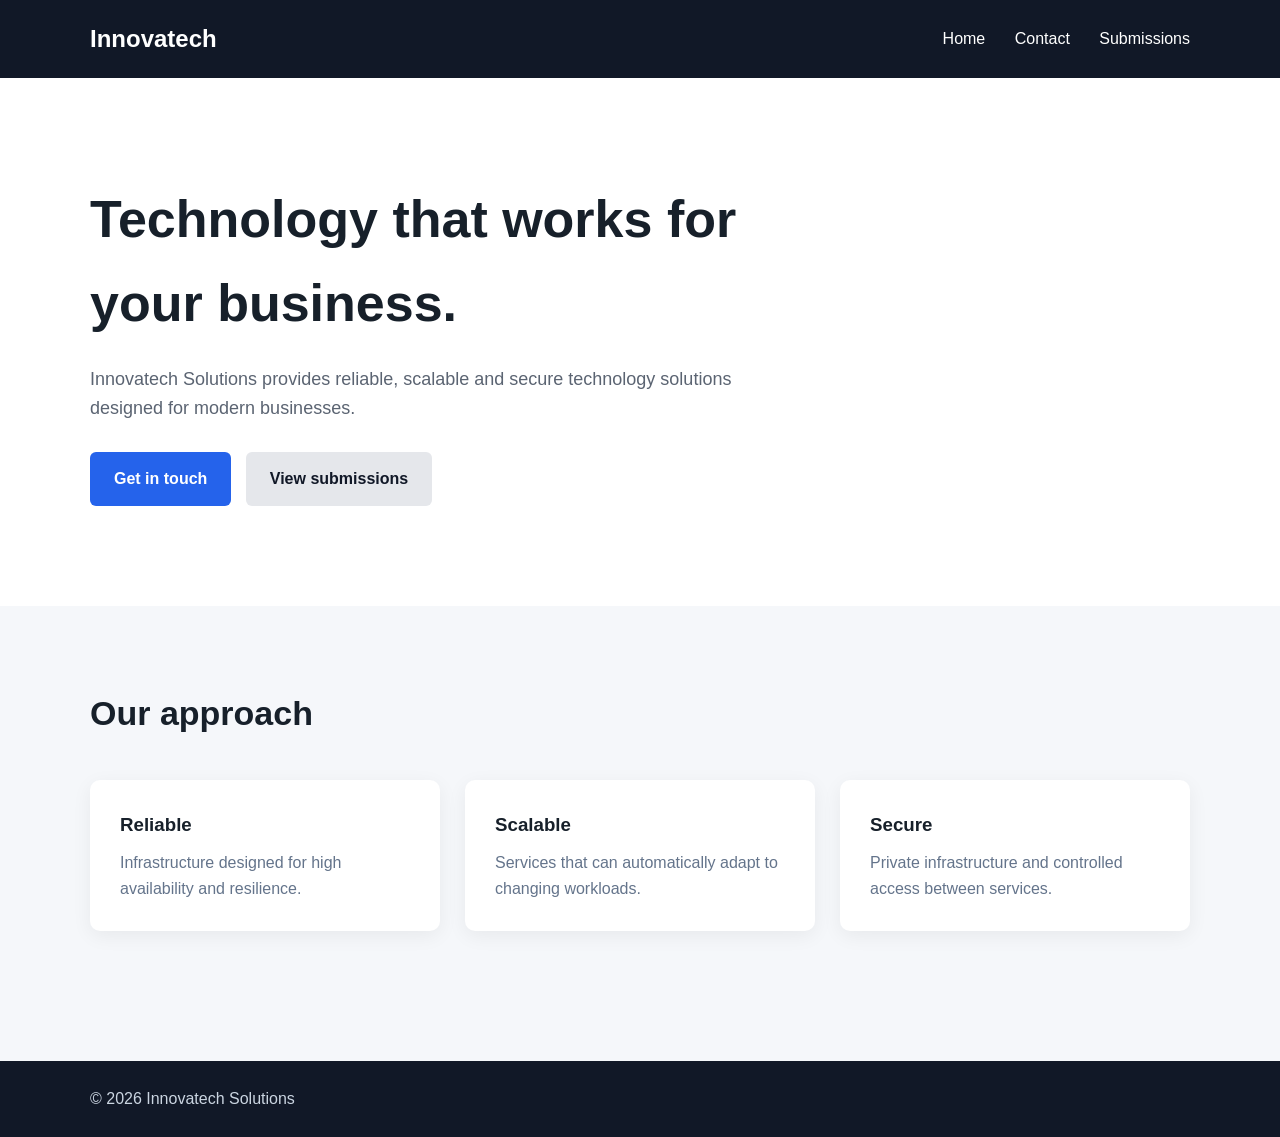
==== dev-web/App/templates/index.html @ 3d72b223 "Adding autoscaling and basic layer of monitoring" ====
<!DOCTYPE html>
<html lang="en">

<head>

    <meta charset="UTF-8">

    <meta
        name="viewport"
        content="width=device-width, initial-scale=1.0"
    >

    <title>Innovatech Solutions</title>

    <style>

        * {
            box-sizing: border-box;
            margin: 0;
            padding: 0;
        }

        body {
            font-family: Arial, sans-serif;
            background: #f5f7fa;
            color: #17202a;
            line-height: 1.6;
        }

        header {
            background: #111827;
            color: white;
            padding: 20px 0;
        }

        .container {
            width: 90%;
            max-width: 1100px;
            margin: auto;
        }

        nav {
            display: flex;
            justify-content: space-between;
            align-items: center;
        }

        .logo {
            font-size: 24px;
            font-weight: bold;
        }

        nav a {
            color: white;
            text-decoration: none;
            margin-left: 25px;
        }

        .hero {
            padding: 100px 0;
            background: white;
        }

        .hero h1 {
            font-size: 52px;
            max-width: 700px;
            margin-bottom: 20px;
        }

        .hero p {
            max-width: 650px;
            color: #5b6472;
            font-size: 18px;
            margin-bottom: 30px;
        }

        .button {
            display: inline-block;
            padding: 14px 24px;
            border-radius: 6px;
            text-decoration: none;
            font-weight: bold;
        }

        .primary {
            background: #2563eb;
            color: white;
        }

        .secondary {
            background: #e5e7eb;
            color: #111827;
            margin-left: 10px;
        }

        .features {
            padding: 80px 0;
        }

        .features h2 {
            margin-bottom: 40px;
            font-size: 34px;
        }

        .feature-grid {
            display: grid;
            grid-template-columns:
                repeat(3, 1fr);
            gap: 25px;
        }

        .feature {
            background: white;
            padding: 30px;
            border-radius: 10px;
            box-shadow:
                0 5px 20px
                rgba(0, 0, 0, 0.06);
        }

        .feature h3 {
            margin-bottom: 10px;
        }

        .feature p {
            color: #64748b;
        }

        footer {
            background: #111827;
            color: #cbd5e1;
            padding: 25px 0;
            margin-top: 50px;
        }

        @media (max-width: 768px) {

            .hero h1 {
                font-size: 38px;
            }

            .feature-grid {
                grid-template-columns: 1fr;
            }

            nav {
                flex-direction: column;
                gap: 15px;
            }

            nav a {
                margin-left: 10px;
            }

        }

    </style>

</head>

<body>

<header>

    <div class="container">

        <nav>

            <div class="logo">
                Innovatech
            </div>

            <div>

                <a href="/">
                    Home
                </a>

                <a href="/form">
                    Contact
                </a>

                <a href="/submissions">
                    Submissions
                </a>

            </div>

        </nav>

    </div>

</header>


<section class="hero">

    <div class="container">

        <h1>
            Technology that works
            for your business.
        </h1>

        <p>
            Innovatech Solutions provides reliable,
            scalable and secure technology solutions
            designed for modern businesses.
        </p>

        <a
            href="/form"
            class="button primary"
        >
            Get in touch
        </a>

        <a
            href="/submissions"
            class="button secondary"
        >
            View submissions
        </a>

    </div>

</section>


<section class="features">

    <div class="container">

        <h2>
            Our approach
        </h2>

        <div class="feature-grid">

            <div class="feature">

                <h3>
                    Reliable
                </h3>

                <p>
                    Infrastructure designed for
                    high availability and resilience.
                </p>

            </div>


            <div class="feature">

                <h3>
                    Scalable
                </h3>

                <p>
                    Services that can automatically
                    adapt to changing workloads.
                </p>

            </div>


            <div class="feature">

                <h3>
                    Secure
                </h3>

                <p>
                    Private infrastructure and
                    controlled access between services.
                </p>

            </div>

        </div>

    </div>

</section>


<footer>

    <div class="container">

        © 2026 Innovatech Solutions

    </div>

</footer>

</body>

</html>
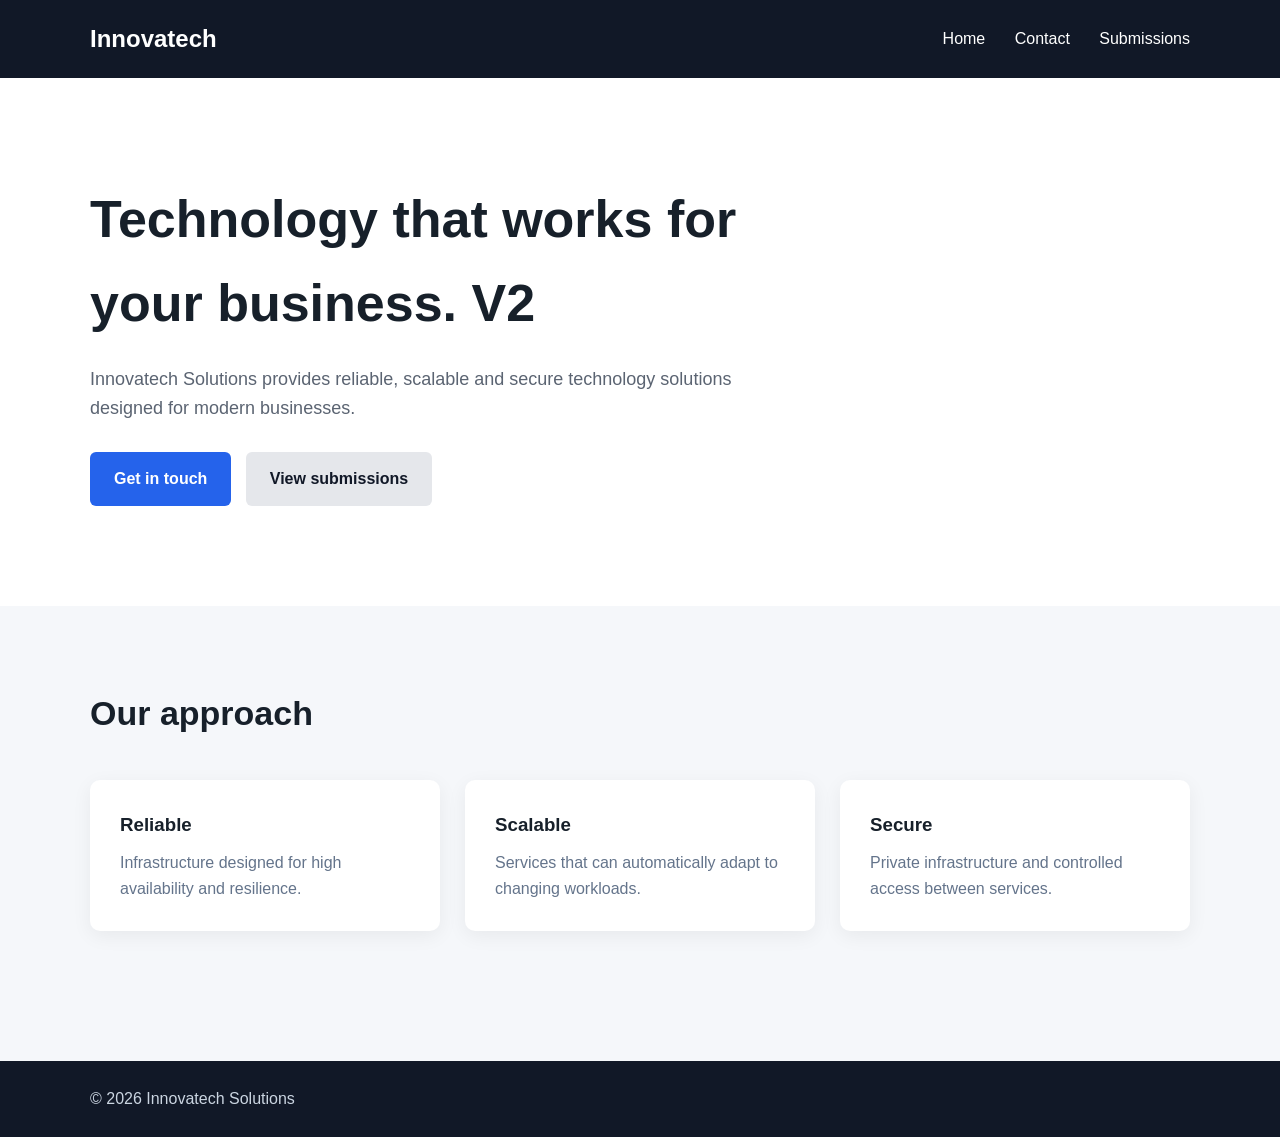
==== commit 622e1955: "Test rolling deployment v2" ====
--- a/dev-web/App/templates/index.html
+++ b/dev-web/App/templates/index.html
@@ -199,7 +199,7 @@
 
         <h1>
             Technology that works
-            for your business.
+            for your business. V2
         </h1>
 
         <p>
